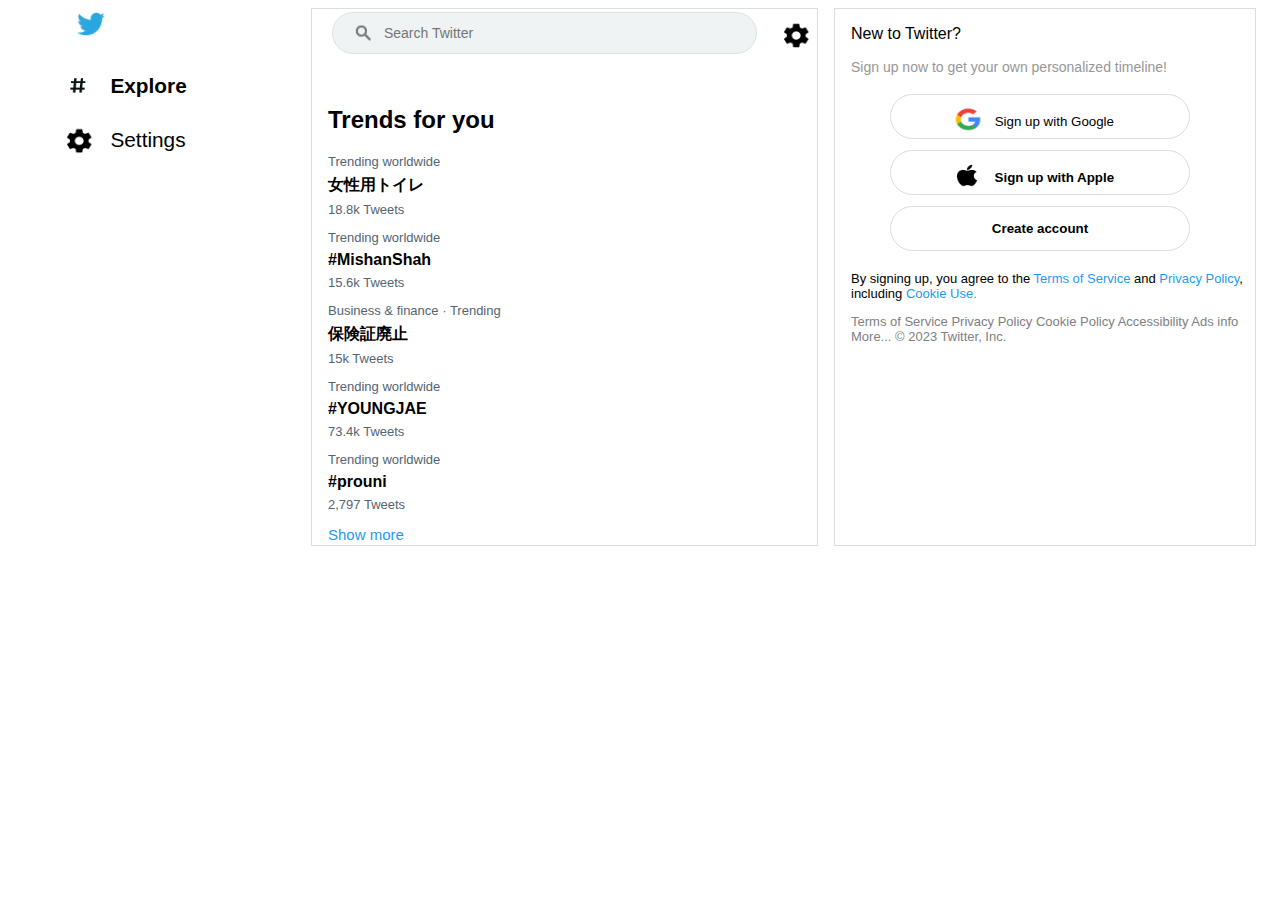
==== index.html @ 7af29fed "Changes to be committed: 	renamed:    codes/index.html -> index.html 	renamed:    codes/style.css ->" ====
<!DOCTYPE html>
<html lang="en">
  <head>
    <meta charset="UTF-8" />
    <meta http-equiv="X-UA-Compatible" content="IE=edge" />
    <meta name="viewport" content="width=device-width, initial-scale=1.0" />
    <title>Explore / Twitter</title>
    <link rel="stylesheet" href="style.css" />
    <link
      rel="shortcut icon"
      href="../Images/twitter logo.png"
      type="image/x-icon"
    />
  </head>
  <body>
    <div class="container">
      <div class="main">
        <span class="explore">
          <img class="twitterlogo" src="../Images/twitter logo.png" alt="Twitter logo" />
          <p class="text-inside-explore-same"> <img class="hastag-explore" src="../Images/hastag.png" alt=""> Explore</p>
          <p class="text-inside-explore-settings"> <img class="settingsicon" src="../Images/settings.png " alt=""> Settings</p>
        </span>
        <div class="middle-search">
          <div class="img-searchbox">
            <img src="../Images/search-twitter.png" alt="" />
            <input
            type="text"
            class="search-input"
            placeholder="Search Twitter"
            aria-label="Search query"
            />
          </div>
          <img class="search-side-settings" src="../Images/settings.png" alt="">
          <div class="middlelldiv">
            <h2 class="trendsforyou">Trends for you</h2>
            <div class="trending1">
              <p class="worldwide1">Trending worldwide</p>
              <p class="firsttweets">女性用トイレ</p>
              <p class="tweets1">18.8k Tweets</p>
            </div>
            <div class="trending2">
              <p class="worldwide2">Trending worldwide</p>
              <p class="secondtweets">#MishanShah</p>
              <p class="tweets2">15.6k Tweets</p>
            </div>
            <div class="trending3">
              <p class="worldwide3">Business & finance · Trending</p>
              <p class="thirdtweets">保険証廃止</p>
              <p class="tweets3">15k Tweets</p>
            </div>
            <div class="trending4">
              <p class="worldwide4">Trending worldwide</p>
              <p class="fourthtweets">#YOUNGJAE</p>
              <p class="tweets4">73.4k Tweets</p>
            </div>
            <div class="trending5">
              <p class="worldwide5">Trending worldwide</p>
              <p class="fifthtweets">#prouni</p>
              <p class="tweets5">2,797 Tweets</p>
            </div>
            <div class="showmore">
              <a href="#">Show more</a>
            </div>
          </div>
        </div>
        <div class="newtotwitter">
          <div class="newtotwittertext">
            <p class="new-twitter">New to Twitter?</p>
            <p class="get-your-own">Sign up now to get your own personalized timeline!</p>
          </div>
          <div class="button-google">
            <button> <img src="../Images/google-button-logo.png"> Sign up with Google</button>
          </div>
          <div class="button-apple">
            <button> <img src="../Images/pngegg.png" > Sign up with Apple</button>
          </div>
          <div class="button-create">
            <button>Create account</button>
          </div>
          <div class="sign-terms-privacy">
            <p>
              By signing up, you agree to the
              <a href="#">Terms of Service</a> and
              <a href="#">Privacy Policy</a>, including
              <a href="#">Cookie Use.</a>
            </p>
          </div>
          <div class="terms-accessibility-ads-more">
            <p>
              <a href="#">Terms of Service</a>
              <a href="#">Privacy Policy</a>
              <a href="#">Cookie Policy</a>
              <a href="#">Accessibility</a>
              <a href="#">Ads info</a>
              <a href="#">More...</a>
              © 2023 Twitter, Inc.
            </p>
          </div>
        </div>
        <!-- this is the ending of main div  -->
      </div>
      <!-- this is the ending of container div  -->
    </div>
  </body>
</html>
---- style.css ----
*{
  font-family: Helvetica Neue,Helvetica,Arial,sans-serif;
}
.container {
  width: 100%;
  display: flex;
  /* justify-content: space-between; */

}
.main {
  display: flex;
  width: 100%;
}
.explore {
  width: 30%;
}
.twitterlogo {
  width: 2rem;
  height: 2rem;
}
.explore > img, .text-inside-explore-same, .text-inside-explore-settings{
  margin-left: 22%;
}
.text-inside-explore-same, .text-inside-explore-settings {
  color: black;
  font-size: 1.3rem;
}
.text-inside-explore-same:hover, .text-inside-explore-settings:hover {
  background-color: rgb(224, 222, 222) ;
  margin-left: 22%;
  border-radius: 5% 5%;
  padding-inline-start: 1rem;
  padding-left: -10%;
}
.text-inside-explore-same {
  font-weight: 600;
}
.hastag-explore {
  position: relative;
  width: 30px;
  height: 28px;
  transform: translate(-38%, 20%);
}
.settingsicon {
  position: relative;
  width: 30px;
  height: 28px;
  transform: translate(-36%, 28%);
}
.search-side-settings {
  width: 30px;
  height: 28px;
  transform: translate(1564%, -116%); 
}
.middle-search {
  width: 50%;
  align-items: center;
}
.middle-search {
  border-style: solid;
  border-width: 1px 1px 1px 1px;
  border-color: #dadde1;
}
.img-searchbox [type="text"] {
  color: rgb(10, 10, 10);
  padding-left: 10%;
  font-size: 14px;
}
.img-searchbox input {
  border-radius: 30px;
  box-sizing: content-box;
  height: 38px;
  width: 370px;
  border: 1px solid #dfe1e5;
  margin: 0 auto;
  margin-top: 3px;
  outline: #dfe1e5;
  background-color: #EFF3F4;

}
.img-searchbox input:focus {
  background-color: #fff;
  outline: 1px solid #1d9bf0;
}
.img-searchbox>img {
  transform: translate(268%, 17%);
}
.trendsforyou,
.trending1, .trending2, .trending3, .trending4, .trending5, .showmore > a {
  margin-left: 1rem;
}
.trending1:hover,.trending2:hover,.trending3:hover,.trending4:hover,.trending5:hover{
  background-color: #e6e6e6;
}
.worldwide1,.worldwide2,.worldwide3,.worldwide4,.worldwide5{
  margin-bottom: -10px;
  color: #536471;
  font-size: 13px;
}
.tweets1,.tweets2,.tweets3,.tweets4,.tweets5 {
  margin-top: -10px;
  color: #536471;
  font-size: 13px;
}
.firsttweets,.secondtweets,.thirdtweets,.fourthtweets,.fifthtweets{
  font-weight:600;
}
.showmore>a{
  text-decoration: none;
  font-size: 15px;
  line-height: 20px;
  color: #1d9bf0;
}
.newtotwitter {
  width: 40%;
  margin-left: 1rem;
  margin-right: 1rem;
  padding-left: 1rem;
  padding-bottom: 1rem;
  border-style: solid;
  border-width: 1px 1px 1px 1px;
  border-color: #dadde1;
  
}
/* text section of .newtotwittertext and .get-your-own text inside newtotwitter  */
.new-twittertext {
  size: 19vh;
  font-weight: bold;
  line-height: 24px;
  color: #0f1419;
}
.get-your-own {
  font-size: 14px;
  line-height: 16px;
  color: #979797;
  font-weight: 500;
}
/* using all div class at once to manipulate the button sizes and
colors and other features to reduce code */
.button-google button, .button-apple button,.button-create button {
  height: 45px;
 background-color:#fff;
 outline: #fff;
 border: 1px solid #dadce0;   
 border-radius: 40px;
 transform: translate(13%, 11%);  
 width: 300px;
 max-width: 400px;
 min-width: min-content;
 margin-bottom: 0.7rem;

}
/* for button logos  */
.button-google>button > img {
  width: 25px;
  height: 22px;
  transform: translate(-42%, 20%);

}
.button-apple>button>img {
  width: 25px;
  height: 22px;
  transform: translate(-46%, 20%);
}
/* to bold  */
.button-create>button, .button-apple>button{
  font-weight: bolder;

}
.sign-terms-privacy>p {
  font-size: 13px;
  font-weight: 500;
}
.sign-terms-privacy>p>a {
  color: rgb(29, 155, 240);
  text-decoration: none;
  font-size: 13px;
  font-weight: 500;
}
.terms-accessibility-ads-more>p, .terms-accessibility-ads-more>p>a {
  color: grey;
  text-decoration: none;
  font-size: 13px;
}
.terms-accessibility-ads-more>p>a:hover, 
  .sign-terms-privacy>p>a:hover  { 
  text-decoration: underline;
}
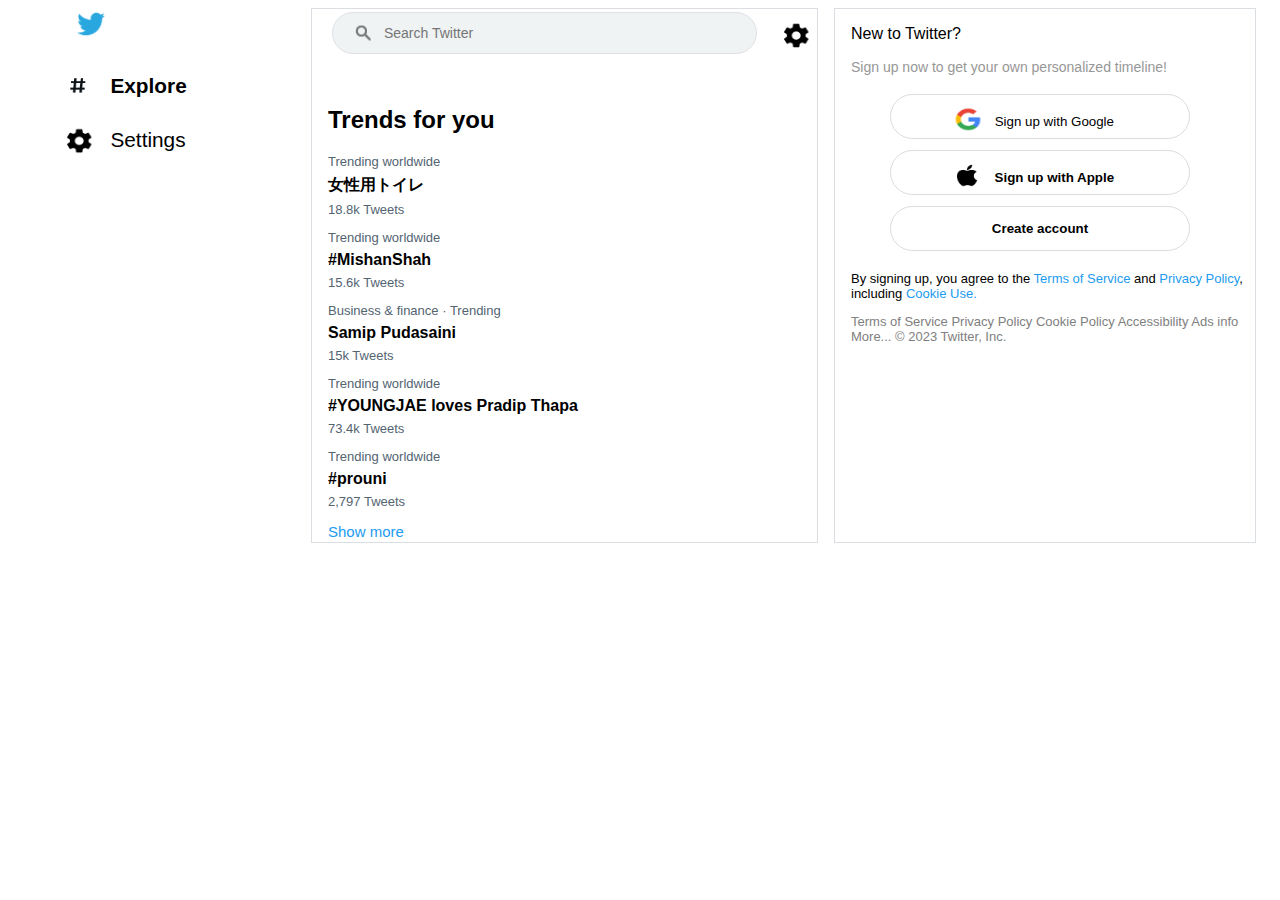
==== commit aab64431: "Changes to be committed: 	modified:   index.html" ====
--- a/index.html
+++ b/index.html
@@ -8,7 +8,7 @@
     <link rel="stylesheet" href="style.css" />
     <link
       rel="shortcut icon"
-      href="../Images/twitter logo.png"
+      href="twitter logo.png"
       type="image/x-icon"
     />
   </head>
@@ -16,13 +16,13 @@
     <div class="container">
       <div class="main">
         <span class="explore">
-          <img class="twitterlogo" src="../Images/twitter logo.png" alt="Twitter logo" />
-          <p class="text-inside-explore-same"> <img class="hastag-explore" src="../Images/hastag.png" alt=""> Explore</p>
-          <p class="text-inside-explore-settings"> <img class="settingsicon" src="../Images/settings.png " alt=""> Settings</p>
+          <img class="twitterlogo" src="twitter logo.png" alt="Twitter logo" />
+          <p class="text-inside-explore-same"> <img class="hastag-explore" src="hastag.png" alt=""> Explore</p>
+          <p class="text-inside-explore-settings"> <img class="settingsicon" src="settings.png " alt=""> Settings</p>
         </span>
         <div class="middle-search">
           <div class="img-searchbox">
-            <img src="../Images/search-twitter.png" alt="" />
+            <img src="search-twitter.png" alt="" />
             <input
             type="text"
             class="search-input"
@@ -30,7 +30,7 @@
             aria-label="Search query"
             />
           </div>
-          <img class="search-side-settings" src="../Images/settings.png" alt="">
+          <img class="search-side-settings" src="settings.png" alt="">
           <div class="middlelldiv">
             <h2 class="trendsforyou">Trends for you</h2>
             <div class="trending1">
@@ -45,12 +45,12 @@
             </div>
             <div class="trending3">
               <p class="worldwide3">Business & finance · Trending</p>
-              <p class="thirdtweets">保険証廃止</p>
+              <p class="thirdtweets">Samip Pudasaini</p>
               <p class="tweets3">15k Tweets</p>
             </div>
             <div class="trending4">
               <p class="worldwide4">Trending worldwide</p>
-              <p class="fourthtweets">#YOUNGJAE</p>
+              <p class="fourthtweets">#YOUNGJAE loves Pradip Thapa</p>
               <p class="tweets4">73.4k Tweets</p>
             </div>
             <div class="trending5">
@@ -69,10 +69,10 @@
             <p class="get-your-own">Sign up now to get your own personalized timeline!</p>
           </div>
           <div class="button-google">
-            <button> <img src="../Images/google-button-logo.png"> Sign up with Google</button>
+            <button> <img src="google-button-logo.png"> Sign up with Google</button>
           </div>
           <div class="button-apple">
-            <button> <img src="../Images/pngegg.png" > Sign up with Apple</button>
+            <button> <img src="pngegg.png" > Sign up with Apple</button>
           </div>
           <div class="button-create">
             <button>Create account</button>
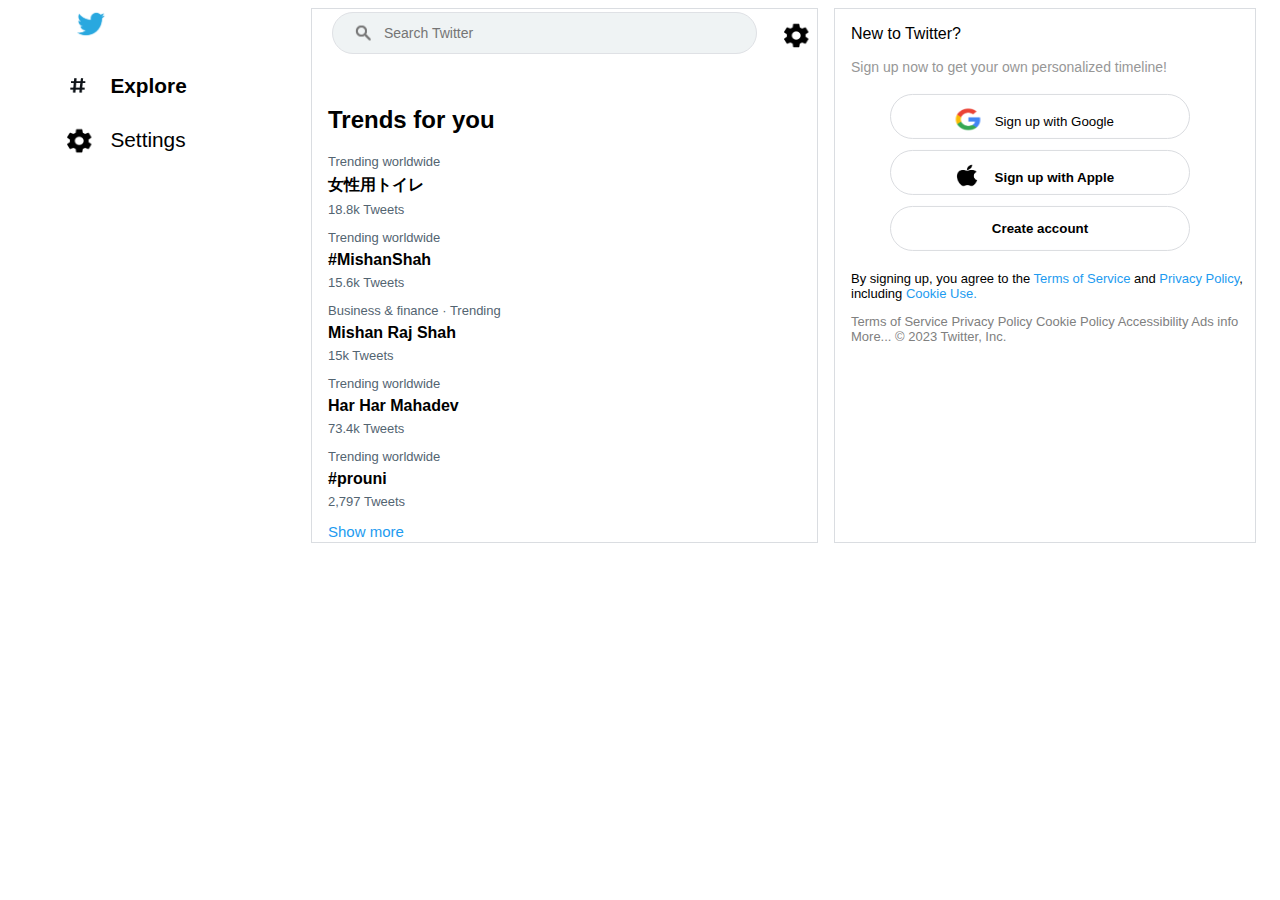
==== commit e42e2529: "Update index.html" ====
--- a/index.html
+++ b/index.html
@@ -45,12 +45,12 @@
             </div>
             <div class="trending3">
               <p class="worldwide3">Business & finance · Trending</p>
-              <p class="thirdtweets">Samip Pudasaini</p>
+              <p class="thirdtweets">Mishan Raj Shah</p>
               <p class="tweets3">15k Tweets</p>
             </div>
             <div class="trending4">
               <p class="worldwide4">Trending worldwide</p>
-              <p class="fourthtweets">#YOUNGJAE loves Pradip Thapa</p>
+              <p class="fourthtweets">Har Har Mahadev</p>
               <p class="tweets4">73.4k Tweets</p>
             </div>
             <div class="trending5">
